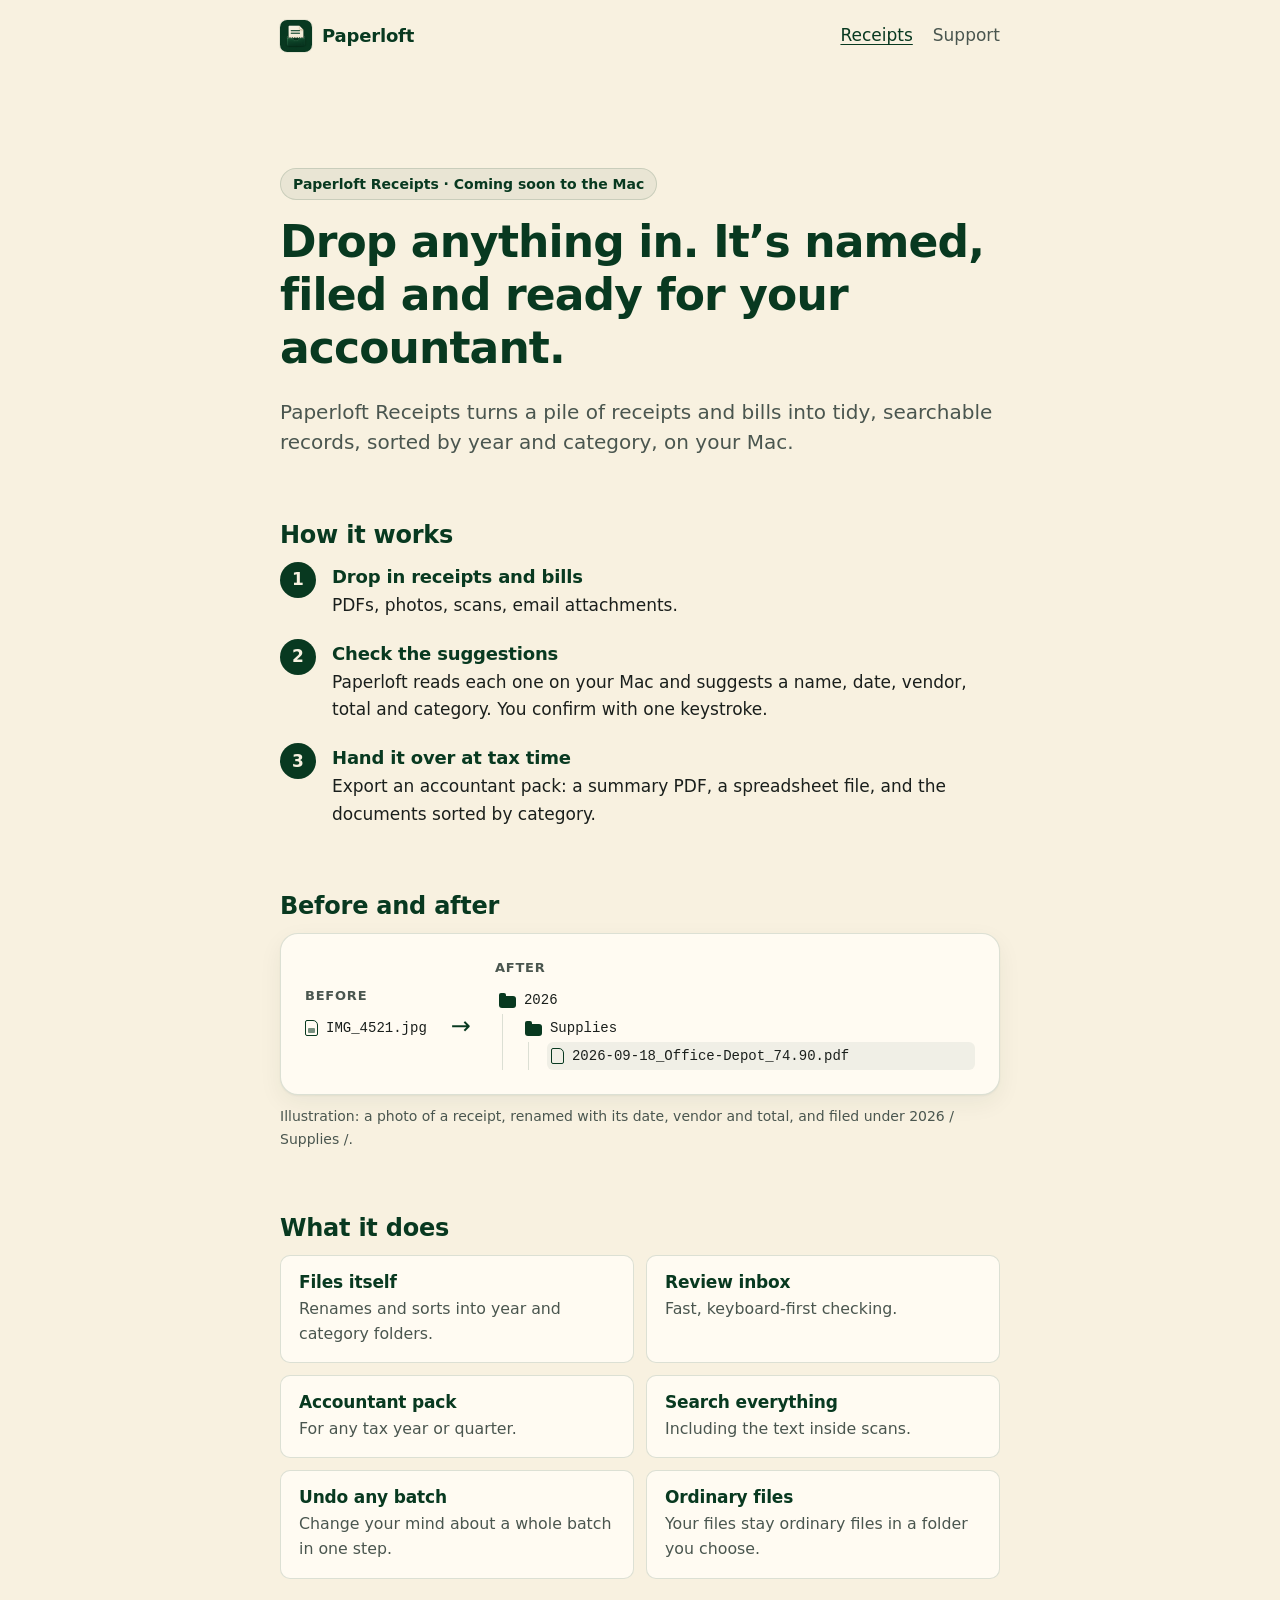
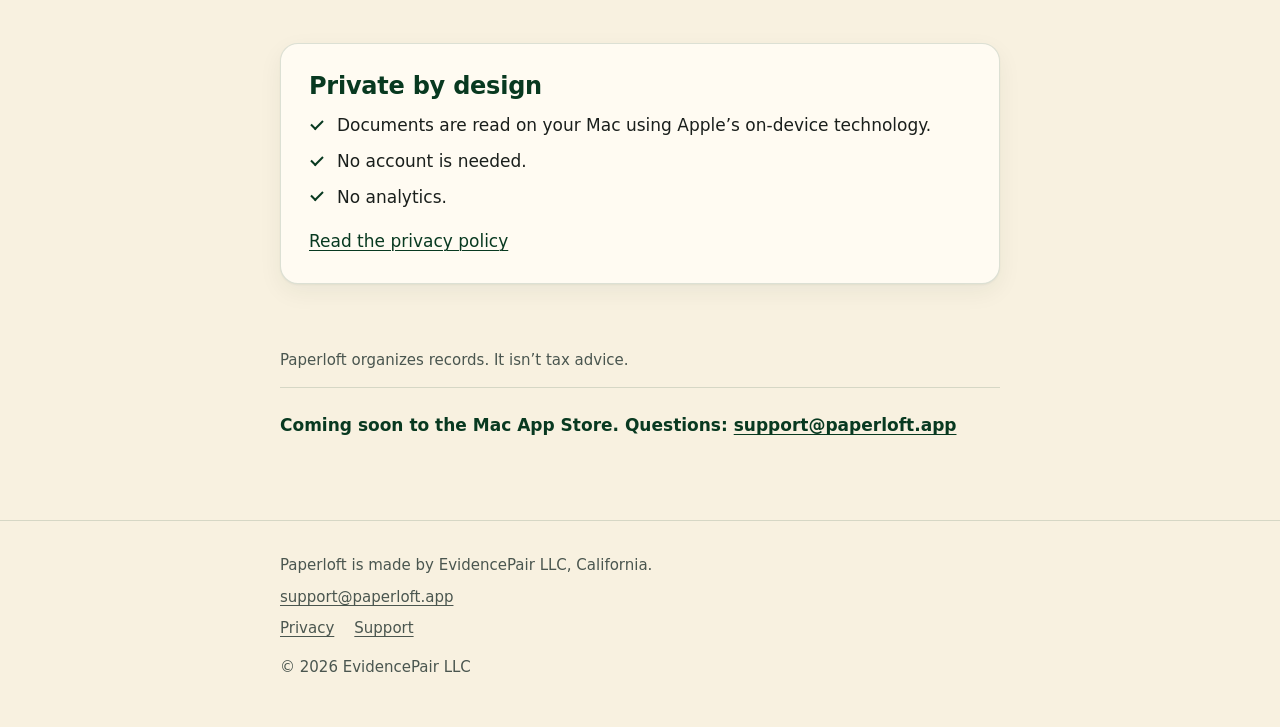
==== receipts/index.html @ 7f58f3f0 "Build first version of paperloft.app Static HTML/CSS site for GitHub Pages: home (suite), /receipts/" ====
<!doctype html>
<html lang="en">
<head>
  <meta charset="utf-8">
  <meta name="viewport" content="width=device-width, initial-scale=1">
  <title>Paperloft Receipts: coming soon to the Mac</title>
  <meta name="description" content="Drop in receipts and bills. Paperloft Receipts names them, files them and gets them ready for your accountant, privately on your Mac. Coming soon to the Mac App Store.">
  <link rel="canonical" href="https://paperloft.app/receipts/">
  <meta name="theme-color" content="#083920">
  <meta name="color-scheme" content="light dark">
  <meta property="og:type" content="website">
  <meta property="og:site_name" content="Paperloft">
  <meta property="og:url" content="https://paperloft.app/receipts/">
  <meta property="og:title" content="Paperloft Receipts: coming soon to the Mac">
  <meta property="og:description" content="Drop anything in. It’s named, filed and ready for your accountant.">
  <meta property="og:image" content="https://paperloft.app/assets/paperloft-icon-512.png">
  <meta property="og:image:width" content="512">
  <meta property="og:image:height" content="512">
  <meta property="og:image:alt" content="The Paperloft app icon: a cream receipt resting in a green tray.">
  <link rel="icon" type="image/png" sizes="32x32" href="/favicon-32.png">
  <link rel="apple-touch-icon" href="/apple-touch-icon.png">
  <link rel="stylesheet" href="/assets/site.css">
</head>
<body>
  <a class="skip-link" href="#main">Skip to content</a>

  <header class="site-header">
    <div class="wrap">
      <a class="brand" href="/"><img src="/assets/paperloft-icon-256.png" width="32" height="32" alt="">Paperloft</a>
      <nav class="site-nav" aria-label="Main">
        <ul>
          <li><a href="/receipts/" aria-current="page">Receipts</a></li>
          <li><a href="/support/">Support</a></li>
        </ul>
      </nav>
    </div>
  </header>

  <main id="main">
    <div class="wrap">

      <section class="page-intro" aria-labelledby="page-title">
        <p class="eyebrow">Paperloft Receipts · Coming soon to the Mac</p>
        <h1 id="page-title">Drop anything in. It’s named, filed and ready for your accountant.</h1>
        <p class="lead">Paperloft Receipts turns a pile of receipts and bills into tidy, searchable records, sorted by year and category, on your Mac.</p>
      </section>

      <section aria-labelledby="how-title">
        <h2 id="how-title">How it works</h2>
        <ol class="steps">
          <li>
            <h3>Drop in receipts and bills</h3>
            <p>PDFs, photos, scans, email attachments.</p>
          </li>
          <li>
            <h3>Check the suggestions</h3>
            <p>Paperloft reads each one on your Mac and suggests a name, date, vendor, total and category. You confirm with one keystroke.</p>
          </li>
          <li>
            <h3>Hand it over at tax time</h3>
            <p>Export an accountant pack: a summary PDF, a spreadsheet file, and the documents sorted by category.</p>
          </li>
        </ol>
      </section>

      <section aria-labelledby="illo-title">
        <h2 id="illo-title">Before and after</h2>
        <!-- Illustration drawn in HTML and CSS. It is not an app screenshot.
             Real screenshots can go in a separate section once the app exists. -->
        <figure class="illustration">
          <div class="illo">
            <div>
              <p class="illo-label">Before</p>
              <div class="file-row"><span class="ico-photo" aria-hidden="true"></span><span class="filename">IMG_4521.jpg</span></div>
            </div>
            <div class="illo-arrow" aria-hidden="true">→</div>
            <div>
              <p class="illo-label"><span class="sr-only">becomes, </span>After</p>
              <ul class="tree" aria-label="Filed under 2026, Supplies">
                <li>
                  <div class="file-row"><span class="ico-folder" aria-hidden="true"></span><span class="filename">2026</span></div>
                  <ul>
                    <li>
                      <div class="file-row"><span class="ico-folder" aria-hidden="true"></span><span class="filename">Supplies</span></div>
                      <ul>
                        <li><div class="file-row is-new"><span class="ico-file" aria-hidden="true"></span><span class="filename">2026-09-18_Office-Depot_74.90.pdf</span></div></li>
                      </ul>
                    </li>
                  </ul>
                </li>
              </ul>
            </div>
          </div>
          <figcaption>Illustration: a photo of a receipt, renamed with its date, vendor and total, and filed under 2026 / Supplies /.</figcaption>
        </figure>
      </section>

      <section aria-labelledby="features-title">
        <h2 id="features-title">What it does</h2>
        <ul class="features">
          <li>
            <h3>Files itself</h3>
            <p>Renames and sorts into year and category folders.</p>
          </li>
          <li>
            <h3>Review inbox</h3>
            <p>Fast, keyboard-first checking.</p>
          </li>
          <li>
            <h3>Accountant pack</h3>
            <p>For any tax year or quarter.</p>
          </li>
          <li>
            <h3>Search everything</h3>
            <p>Including the text inside scans.</p>
          </li>
          <li>
            <h3>Undo any batch</h3>
            <p>Change your mind about a whole batch in one step.</p>
          </li>
          <li>
            <h3>Ordinary files</h3>
            <p>Your files stay ordinary files in a folder you choose.</p>
          </li>
        </ul>
      </section>

      <section aria-labelledby="privacy-title">
        <div class="card">
          <h2 id="privacy-title">Private by design</h2>
          <ul class="checklist">
            <li>Documents are read on your Mac using Apple’s on-device technology.</li>
            <li>No account is needed.</li>
            <li>No analytics.</li>
          </ul>
          <p><a href="/privacy/">Read the privacy policy</a></p>
        </div>
      </section>

      <section>
        <p class="fine-print">Paperloft organizes records. It isn’t tax advice.</p>
        <p class="status">Coming soon to the Mac App Store. Questions: <a href="mailto:support@paperloft.app">support@paperloft.app</a></p>
      </section>

    </div>
  </main>

  <footer class="site-footer">
    <div class="wrap">
      <p>Paperloft is made by EvidencePair LLC, California.</p>
      <p><a href="mailto:support@paperloft.app">support@paperloft.app</a></p>
      <ul class="footer-links">
        <li><a href="/privacy/">Privacy</a></li>
        <li><a href="/support/">Support</a></li>
      </ul>
      <p>© 2026 EvidencePair LLC</p>
    </div>
  </footer>
</body>
</html>
---- assets/site.css ----
/* paperloft.app: the only stylesheet.
   Colors come from the app icon. Every text pairing below meets WCAG AA:
   ink on cream 14.8:1, deep green on cream 11.5:1, muted on cream 6.8:1,
   cream on deep green 11.5:1, cream on tray green 9.7:1, muted on tray green 7.0:1. */

:root {
  --deep: #083920;   /* deep green: dark background, headings on cream */
  --tray: #10462A;   /* tray green: cards in dark mode */
  --line: #104A2E;   /* line green: dividers in dark mode */
  --cream: #F8F1E0;  /* paper cream: light background */
  --ink: #1A1F1C;    /* near-black: body text on cream */

  --bg: var(--cream);
  --surface: #FFFBF2;
  --text: var(--ink);
  --heading: var(--deep);
  --muted: #4A564F;
  --link: var(--deep);
  --border: rgba(8, 57, 32, 0.14);
  --tint: rgba(8, 57, 32, 0.06);
  --focus: var(--deep);
  --shadow: 0 1px 2px rgba(8, 57, 32, 0.05), 0 8px 24px rgba(8, 57, 32, 0.06);
  --icon-ring: rgba(8, 57, 32, 0.08);

  --radius: 18px;
  --radius-sm: 10px;
  --measure: 720px;
  --gutter: 20px;

  --font: -apple-system, BlinkMacSystemFont, system-ui, sans-serif;
  --mono: ui-monospace, SFMono-Regular, Menlo, monospace;

  color-scheme: light dark;
}

@media (prefers-color-scheme: dark) {
  :root {
    --bg: var(--deep);
    --surface: var(--tray);
    --text: var(--cream);
    --heading: var(--cream);
    --muted: #C8D2C6;
    --link: var(--cream);
    --border: rgba(248, 241, 224, 0.14);
    --tint: rgba(248, 241, 224, 0.06);
    --focus: var(--cream);
    --shadow: none;
    --icon-ring: rgba(248, 241, 224, 0.16);
  }
}

/* Base */

*, *::before, *::after { box-sizing: border-box; }

html {
  -webkit-text-size-adjust: 100%;
  text-size-adjust: 100%;
}

body {
  margin: 0;
  background: var(--bg);
  color: var(--text);
  font-family: var(--font);
  font-size: 1.0625rem;
  line-height: 1.6;
  -webkit-font-smoothing: antialiased;
  overflow-wrap: break-word;
}

h1, h2, h3 {
  color: var(--heading);
  line-height: 1.2;
  letter-spacing: -0.01em;
  margin: 0 0 0.5em;
}
h1 { font-size: clamp(2rem, 6vw, 2.75rem); font-weight: 700; letter-spacing: -0.02em; }
h2 { font-size: 1.5rem; font-weight: 700; }
h3 { font-size: 1.125rem; font-weight: 600; }

p, ul, ol, dl { margin: 0 0 1em; }

a { color: var(--link); text-decoration-thickness: 1px; text-underline-offset: 0.18em; }
a:hover { text-decoration-thickness: 2px; }

:focus-visible {
  outline: 3px solid var(--focus);
  outline-offset: 3px;
  border-radius: 4px;
}

img { max-width: 100%; height: auto; }

.num, time, .date { font-variant-numeric: tabular-nums; }

@media (prefers-reduced-motion: reduce) {
  *, *::before, *::after {
    animation: none !important;
    transition: none !important;
    scroll-behavior: auto !important;
  }
}

/* Layout */

.wrap {
  max-width: calc(var(--measure) + 2 * var(--gutter));
  margin: 0 auto;
  padding: 0 var(--gutter);
}

.skip-link {
  position: absolute;
  left: var(--gutter);
  top: -100px;
  z-index: 10;
  padding: 0.5em 1em;
  background: var(--surface);
  color: var(--heading);
  border: 1px solid var(--border);
  border-radius: var(--radius-sm);
  font-weight: 600;
}
.skip-link:focus { top: 12px; }

.site-header .wrap {
  display: flex;
  align-items: center;
  justify-content: space-between;
  gap: 16px;
  padding-top: 20px;
  padding-bottom: 20px;
}

.brand {
  display: inline-flex;
  align-items: center;
  gap: 10px;
  color: var(--heading);
  font-weight: 700;
  font-size: 1.125rem;
  text-decoration: none;
  letter-spacing: -0.01em;
}
.brand img {
  width: 32px;
  height: 32px;
  border-radius: 22.5%;
  box-shadow: 0 0 0 1px var(--icon-ring);
}

.site-nav ul {
  display: flex;
  gap: 20px;
  list-style: none;
  margin: 0;
  padding: 0;
}
.site-nav a {
  color: var(--muted);
  text-decoration: none;
  font-weight: 500;
}
.site-nav a:hover,
.site-nav a[aria-current="page"] { color: var(--heading); text-decoration: underline; }

main { display: block; padding-bottom: 64px; }

section { margin-top: 64px; }

.site-footer {
  border-top: 1px solid var(--border);
  color: var(--muted);
  font-size: 0.9375rem;
}
.site-footer .wrap { padding-top: 32px; padding-bottom: 40px; }
.site-footer p { margin: 0 0 0.5em; }
.site-footer a { color: var(--muted); }
.site-footer a:hover { color: var(--heading); }
.footer-links {
  display: flex;
  flex-wrap: wrap;
  gap: 8px 20px;
  list-style: none;
  padding: 0;
  margin: 0 0 1em;
}

/* Shared pieces */

.lead { font-size: 1.25rem; color: var(--muted); line-height: 1.5; }

.eyebrow {
  display: inline-block;
  margin: 0 0 16px;
  padding: 4px 12px;
  border: 1px solid var(--border);
  border-radius: 999px;
  background: var(--tint);
  color: var(--heading);
  font-size: 0.875rem;
  font-weight: 600;
}

.card {
  background: var(--surface);
  border: 1px solid var(--border);
  border-radius: var(--radius);
  box-shadow: var(--shadow);
  padding: 28px;
}
.card > :last-child { margin-bottom: 0; }

.fine-print { color: var(--muted); font-size: 0.9375rem; }

.app-icon {
  display: block;
  border-radius: 22.5%;
  box-shadow: 0 0 0 1px var(--icon-ring), 0 10px 30px rgba(8, 57, 32, 0.18);
}

/* Home */

.hero { padding-top: 40px; text-align: center; }
.hero .app-icon { width: 128px; height: 128px; margin: 0 auto 24px; }
.wordmark {
  font-size: 1.5rem;
  font-weight: 700;
  letter-spacing: -0.01em;
  margin: 0 0 12px;
}
.promise {
  color: var(--heading);
  font-size: clamp(2.25rem, 8vw, 3.5rem);
  font-weight: 700;
  line-height: 1.1;
  letter-spacing: -0.025em;
  margin: 0 0 16px;
}
.hero .lead { max-width: 34em; margin: 0 auto; }

.app-card h3 { font-size: 1.375rem; margin-bottom: 0.25em; }
.app-card .eyebrow { margin-bottom: 12px; }
.more-link { font-weight: 600; }

.principles {
  list-style: none;
  padding: 0;
  margin: 0;
  display: grid;
  gap: 16px;
}
@media (min-width: 640px) {
  .principles { grid-template-columns: repeat(3, 1fr); }
}
.principles li {
  border-top: 2px solid var(--heading);
  padding-top: 12px;
}
.principles h3 { margin-bottom: 0.25em; }
.principles p { color: var(--muted); margin: 0; font-size: 0.9875rem; }

.on-the-way { text-align: center; color: var(--muted); }

/* Receipts */

.page-intro { padding-top: 32px; }
.page-intro .app-icon { width: 96px; height: 96px; margin: 0 0 24px; }

.steps {
  list-style: none;
  counter-reset: step;
  padding: 0;
  margin: 0;
  display: grid;
  gap: 20px;
}
.steps li {
  counter-increment: step;
  position: relative;
  padding-left: 52px;
}
.steps li::before {
  content: counter(step);
  position: absolute;
  left: 0;
  top: 0;
  width: 36px;
  height: 36px;
  border-radius: 50%;
  background: var(--heading);
  color: var(--bg);
  font-weight: 700;
  font-variant-numeric: tabular-nums;
  display: grid;
  place-items: center;
}
.steps h3 { margin: 4px 0 0.25em; }
.steps p { margin: 0; }

.features {
  list-style: none;
  padding: 0;
  margin: 0;
  display: grid;
  gap: 12px;
}
@media (min-width: 640px) {
  .features { grid-template-columns: 1fr 1fr; }
}
.features li {
  background: var(--surface);
  border: 1px solid var(--border);
  border-radius: var(--radius-sm);
  padding: 16px 18px;
}
.features h3 { font-size: 1.0625rem; margin-bottom: 0.2em; }
.features p { margin: 0; color: var(--muted); font-size: 0.9875rem; }

.checklist { list-style: none; padding: 0; }
.checklist li { position: relative; padding-left: 28px; margin-bottom: 0.5em; }
.checklist li::before {
  content: "";
  position: absolute;
  left: 2px;
  top: 0.45em;
  width: 12px;
  height: 7px;
  border-left: 2px solid var(--heading);
  border-bottom: 2px solid var(--heading);
  transform: rotate(-45deg);
}

.status {
  border-top: 1px solid var(--border);
  padding-top: 24px;
  font-weight: 600;
  color: var(--heading);
}

/* Before-and-after illustration (drawn in HTML and CSS, not a screenshot) */

.illustration { margin: 0; }
.illo {
  display: grid;
  gap: 16px;
  align-items: center;
  grid-template-columns: 1fr;
  background: var(--surface);
  border: 1px solid var(--border);
  border-radius: var(--radius);
  box-shadow: var(--shadow);
  padding: 24px;
}
@media (min-width: 640px) {
  .illo { grid-template-columns: auto auto 1fr; gap: 24px; }
}
.illo-label {
  margin: 0 0 8px;
  color: var(--muted);
  font-size: 0.8125rem;
  font-weight: 600;
  letter-spacing: 0.06em;
  text-transform: uppercase;
}
.illo-arrow {
  color: var(--heading);
  font-size: 1.5rem;
  line-height: 1;
  text-align: center;
  transform: rotate(90deg);
  justify-self: start;
  margin-left: 6px;
}
@media (min-width: 640px) {
  .illo-arrow { transform: none; justify-self: center; margin: 24px 0 0; }
}
.filename {
  font-family: var(--mono);
  font-size: 0.875rem;
  font-variant-numeric: tabular-nums;
  overflow-wrap: anywhere;
}
.file-row {
  display: flex;
  align-items: center;
  gap: 8px;
  min-height: 28px;
}
.tree, .tree ul { list-style: none; margin: 0; padding: 0; }
.tree ul { padding-left: 18px; border-left: 1px solid var(--border); margin-left: 7px; }
.tree li > .file-row { padding-left: 4px; }

.ico-file, .ico-photo, .ico-folder { flex: none; display: inline-block; position: relative; }
.ico-file, .ico-photo {
  width: 13px;
  height: 16px;
  border: 1.5px solid var(--heading);
  border-radius: 2px 5px 2px 2px;
}
.ico-photo::after {
  content: "";
  position: absolute;
  left: 2px;
  right: 2px;
  bottom: 2px;
  height: 5px;
  background: var(--heading);
  opacity: 0.55;
  border-radius: 1px;
}
.ico-folder {
  width: 17px;
  height: 12px;
  margin-top: 3px;
  background: var(--heading);
  border-radius: 1px 3px 3px 3px;
}
.ico-folder::before {
  content: "";
  position: absolute;
  left: 0;
  top: -3px;
  width: 7px;
  height: 4px;
  background: var(--heading);
  border-radius: 2px 2px 0 0;
}
.file-row.is-new {
  background: var(--tint);
  border-radius: 6px;
  padding-right: 6px;
}

.illustration figcaption {
  margin-top: 10px;
  color: var(--muted);
  font-size: 0.875rem;
}

/* Text pages (privacy, support) */

.prose h2 { font-size: 1.25rem; margin-top: 2em; }
.prose h3 { margin-top: 1.75em; }
.meta { color: var(--muted); }

.contact-card { margin-top: 24px; }
.contact-card .email { font-size: 1.25rem; font-weight: 600; }

/* 404 */

.not-found { padding-top: 64px; text-align: center; }
.not-found .app-icon { width: 96px; height: 96px; margin: 0 auto 24px; }

/* Visually hidden, still read by screen readers */
.sr-only {
  position: absolute;
  width: 1px;
  height: 1px;
  padding: 0;
  margin: -1px;
  overflow: hidden;
  clip: rect(0, 0, 0, 0);
  white-space: nowrap;
  border: 0;
}

@media (max-width: 420px) {
  :root { --gutter: 16px; }
  .card { padding: 22px 20px; }
  .illo { padding: 20px 16px; }
  .filename { font-size: 0.75rem; }
  .tree ul { padding-left: 12px; margin-left: 6px; }
  .site-nav ul { gap: 14px; }
  section { margin-top: 48px; }
}
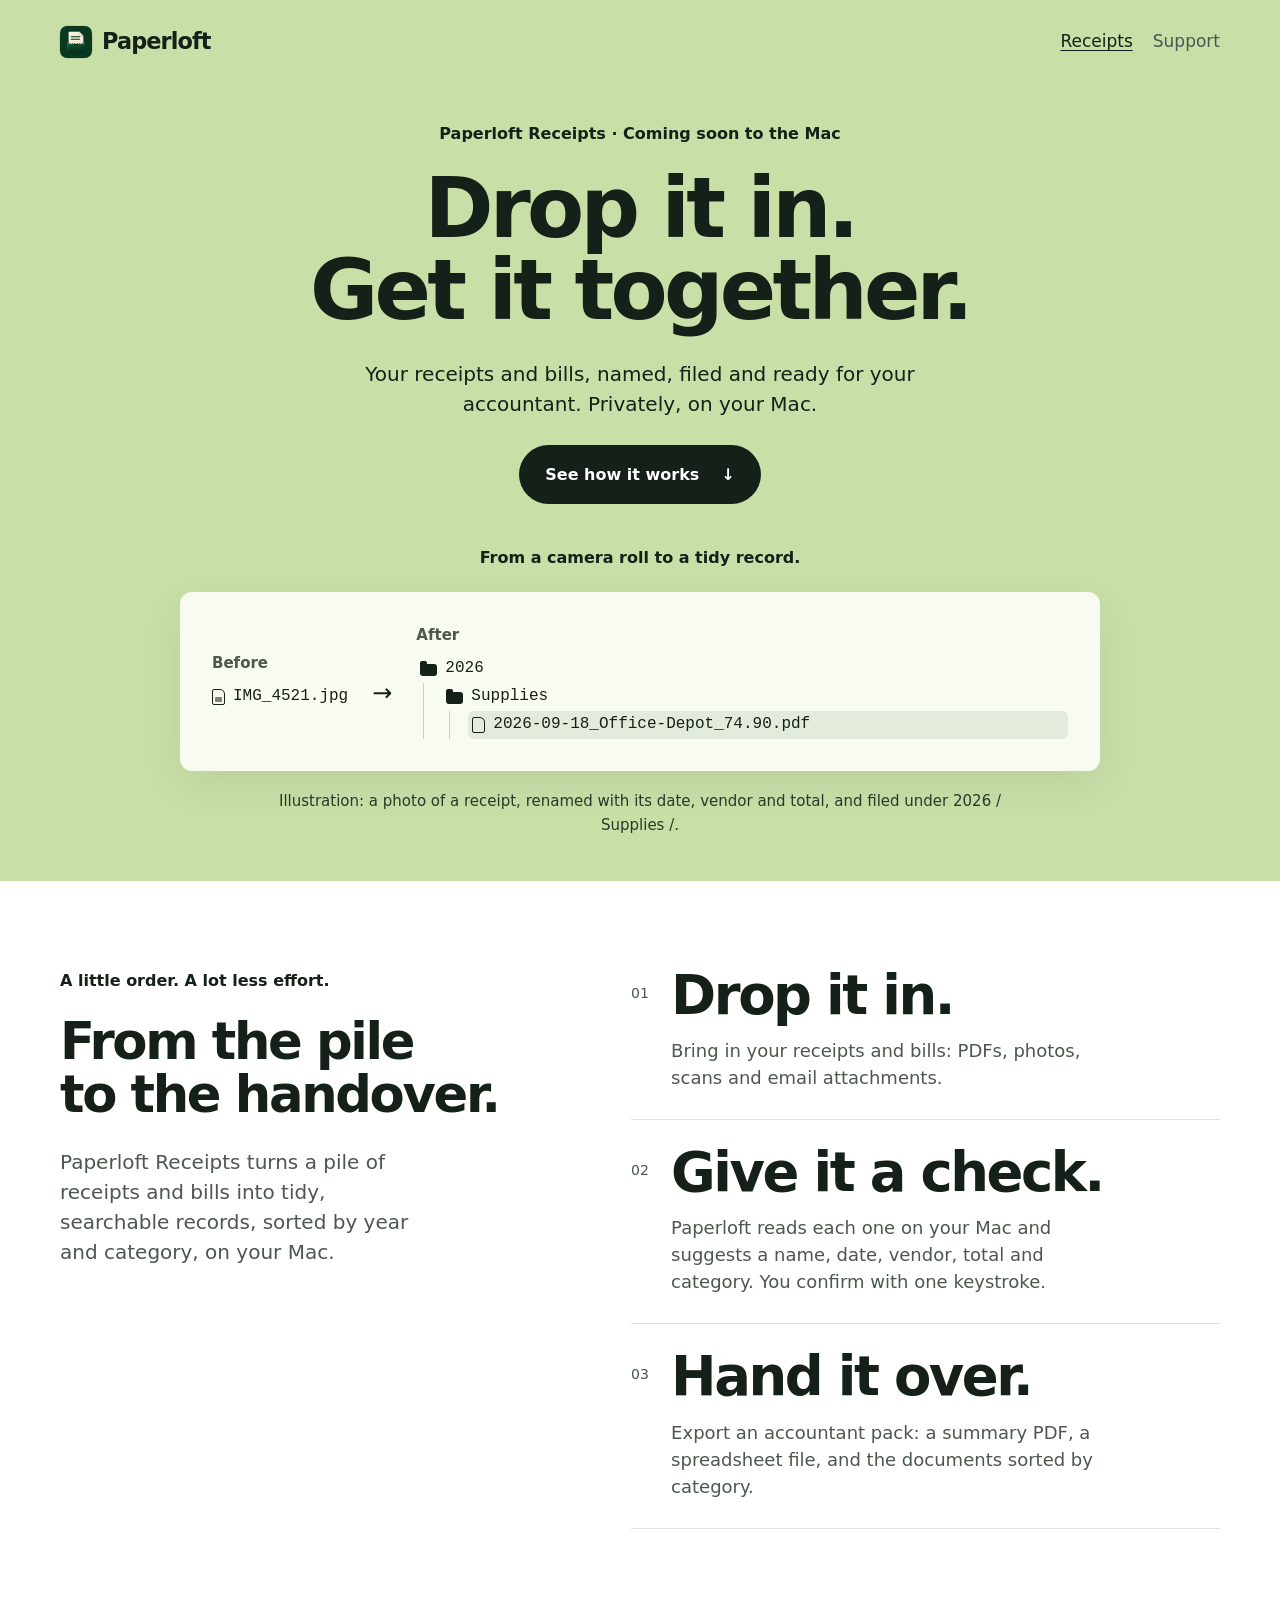
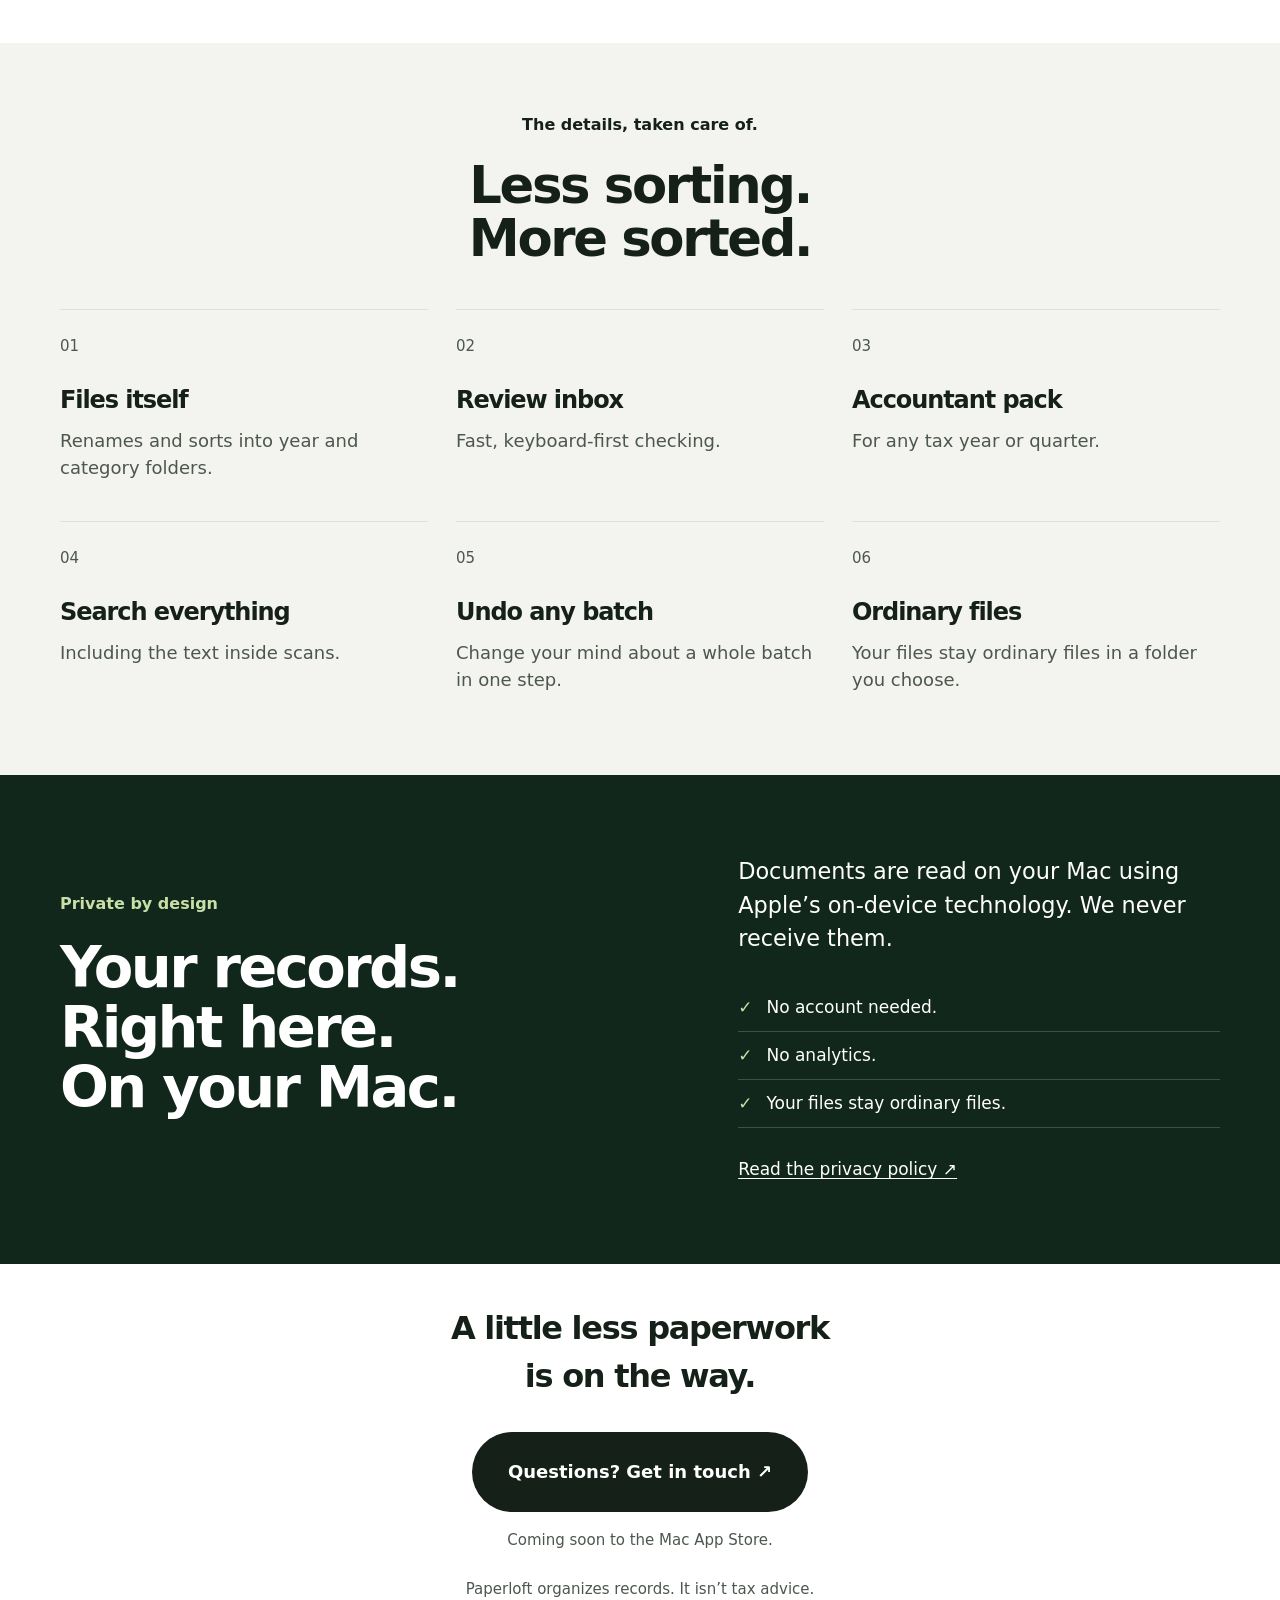
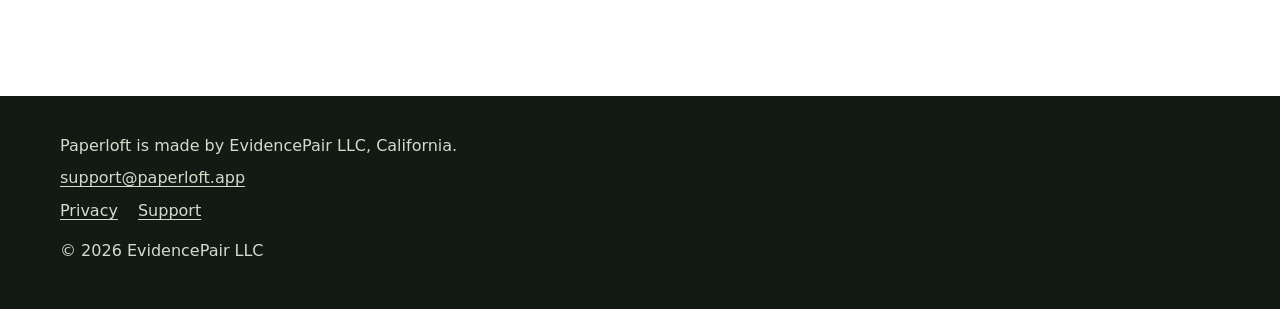
==== commit d7d24ee7: "Align Receipts with the home page design language" ====
--- a/receipts/index.html
+++ b/receipts/index.html
@@ -21,7 +21,7 @@
   <link rel="apple-touch-icon" href="/apple-touch-icon.png">
   <link rel="stylesheet" href="/assets/site.css">
 </head>
-<body>
+<body class="landing receipts-page">
   <a class="skip-link" href="#main">Skip to content</a>
 
   <header class="site-header">
@@ -37,36 +37,13 @@
   </header>
 
   <main id="main">
-    <div class="wrap">
-
-      <section class="page-intro" aria-labelledby="page-title">
-        <p class="eyebrow">Paperloft Receipts · Coming soon to the Mac</p>
-        <h1 id="page-title">Drop anything in. It’s named, filed and ready for your accountant.</h1>
-        <p class="lead">Paperloft Receipts turns a pile of receipts and bills into tidy, searchable records, sorted by year and category, on your Mac.</p>
-      </section>
-
-      <section aria-labelledby="how-title">
-        <h2 id="how-title">How it works</h2>
-        <ol class="steps">
-          <li>
-            <h3>Drop in receipts and bills</h3>
-            <p>PDFs, photos, scans, email attachments.</p>
-          </li>
-          <li>
-            <h3>Check the suggestions</h3>
-            <p>Paperloft reads each one on your Mac and suggests a name, date, vendor, total and category. You confirm with one keystroke.</p>
-          </li>
-          <li>
-            <h3>Hand it over at tax time</h3>
-            <p>Export an accountant pack: a summary PDF, a spreadsheet file, and the documents sorted by category.</p>
-          </li>
-        </ol>
-      </section>
-
-      <section aria-labelledby="illo-title">
-        <h2 id="illo-title">Before and after</h2>
-        <!-- Illustration drawn in HTML and CSS. It is not an app screenshot.
-             Real screenshots can go in a separate section once the app exists. -->
+    <section class="launch-hero" aria-labelledby="page-title"><div class="wrap">
+      <div class="hero-heading"><p class="kicker">Paperloft Receipts · Coming soon to the Mac</p>
+        <h1 id="page-title">Drop it in.<br>Get it together.</h1>
+        <p class="receipts-lead">Your receipts and bills, named, filed and ready for your accountant. Privately, on your Mac.</p>
+        <a class="button" href="#how-it-works">See how it works <span aria-hidden="true">↓</span></a>
+      </div>
+      <div class="receipts-transformation"><p class="kicker">From a camera roll to a tidy record.</p>
         <figure class="illustration">
           <div class="illo">
             <div>
@@ -93,10 +70,19 @@
           </div>
           <figcaption>Illustration: a photo of a receipt, renamed with its date, vendor and total, and filed under 2026 / Supplies /.</figcaption>
         </figure>
-      </section>
+      </div>
+    </div></section>
 
-      <section aria-labelledby="features-title">
-        <h2 id="features-title">What it does</h2>
+    <section class="feature-section wrap" id="how-it-works" aria-labelledby="how-title">
+      <div class="section-side"><p class="kicker">A little order. A lot less effort.</p><h2 id="how-title">From the pile<br>to the handover.</h2><p>Paperloft Receipts turns a pile of receipts and bills into tidy, searchable records, sorted by year and category, on your Mac.</p></div>
+      <div class="feature-stack">
+        <div><span>01</span><h3>Drop it in.</h3><p>Bring in your receipts and bills: PDFs, photos, scans and email attachments.</p></div>
+        <div><span>02</span><h3>Give it a check.</h3><p>Paperloft reads each one on your Mac and suggests a name, date, vendor, total and category. You confirm with one keystroke.</p></div>
+        <div><span>03</span><h3>Hand it over.</h3><p>Export an accountant pack: a summary PDF, a spreadsheet file, and the documents sorted by category.</p></div>
+      </div>
+    </section>
+
+    <section class="formats-section" aria-labelledby="features-title"><div class="wrap"><p class="kicker">The details, taken care of.</p><h2 id="features-title">Less sorting.<br>More sorted.</h2>
         <ul class="features">
           <li>
             <h3>Files itself</h3>
@@ -123,26 +109,14 @@
             <p>Your files stay ordinary files in a folder you choose.</p>
           </li>
         </ul>
-      </section>
+    </div></section>
 
-      <section aria-labelledby="privacy-title">
-        <div class="card">
-          <h2 id="privacy-title">Private by design</h2>
-          <ul class="checklist">
-            <li>Documents are read on your Mac using Apple’s on-device technology.</li>
-            <li>No account is needed.</li>
-            <li>No analytics.</li>
-          </ul>
-          <p><a href="/privacy/">Read the privacy policy</a></p>
-        </div>
-      </section>
+    <section class="privacy-band" aria-labelledby="privacy-title"><div class="wrap privacy-grid">
+      <div><p class="kicker">Private by design</p><h2 id="privacy-title">Your records.<br>Right here.<br>On your Mac.</h2></div>
+      <div class="privacy-copy"><p>Documents are read on your Mac using Apple’s on-device technology. We never receive them.</p><ul><li>No account needed.</li><li>No analytics.</li><li>Your files stay ordinary files.</li></ul><a href="/privacy/">Read the privacy policy ↗</a></div>
+    </div></section>
 
-      <section>
-        <p class="fine-print">Paperloft organizes records. It isn’t tax advice.</p>
-        <p class="status">Coming soon to the Mac App Store. Questions: <a href="mailto:support@paperloft.app">support@paperloft.app</a></p>
-      </section>
-
-    </div>
+    <section class="closing wrap"><p>A little less paperwork<br>is on the way.</p><a class="button" href="/support/">Questions? Get in touch ↗</a><span>Coming soon to the Mac App Store.</span><p class="receipts-disclaimer">Paperloft organizes records. It isn’t tax advice.</p></section>
   </main>
 
   <footer class="site-footer">
--- a/assets/site.css
+++ b/assets/site.css
@@ -475,3 +475,150 @@
   .site-nav ul { gap: 14px; }
   section { margin-top: 48px; }
 }
+
+/* Paperloft's bold, product-led landing direction. */
+.landing { --measure: 1160px; --bg: #fff; --surface: #f3f4ef; --heading: #152019; --text: #152019; --muted: #4c574e; --link: #152019; --border: #dce1d9; --focus: #10462a; --accent: #c9dfa8; background: var(--bg); }
+.landing .site-header { background: var(--accent); }
+.landing .site-header .wrap { padding-block: 24px; }
+.landing .brand { font-size: 1.4rem; letter-spacing: -.04em; }
+.landing main { padding: 0; }
+.landing section { margin-top: 0; }
+.landing h1,.landing h2,.landing h3 { font-family: var(--font); letter-spacing: -.045em; }
+.landing h2 { font-size: clamp(2rem,4vw,3.5rem); line-height: 1.04; font-weight: 650; }
+.landing p { line-height: 1.5; }
+.kicker { font-size: 1rem; font-weight: 550; margin-bottom: 22px; }
+.launch-hero { background: var(--accent); padding: 38px 0 36px; color: #152019; }
+.hero-heading { text-align: center; }
+.hero-heading h1 { font-size: clamp(3.2rem,6.5vw,5.5rem); line-height: .99; font-weight: 700; margin-bottom: 26px; }
+.button { display: inline-flex; align-items: center; justify-content: center; gap: 22px; background: #152019; color: #fff; border-radius: 100px; padding: 17px 26px; text-decoration: none; font-size: 1rem; font-weight: 600; }
+.button:hover { background: #284b32; }
+.availability { font-size: .9375rem; margin: 14px 0 0; }
+.hero-stage { display: grid; grid-template-columns: 1fr 1.6fr 1fr; align-items: center; gap: 30px; margin-top: 34px; }
+.stage-copy h2 { font-size: 1.65rem; letter-spacing: -.03em; }
+.stage-copy p,.stage-note p { font-size: 1.0625rem; }
+.stage-copy a { font-weight: 600; font-size: 1rem; }
+.stage-note { align-self: end; padding-bottom: 65px; }
+.step-tag { display: block; font-size: .875rem; margin-bottom: 20px; font-weight: 600; }
+.stage-note h3 { font-size: 1.6rem; }
+.local-badge { display: block; font-size: .9375rem; border-top: 1px solid #15201940; padding-top: 16px; }
+.paper-scene { position: relative; height: 510px; margin: 0; border-radius: 48% 48% 8px 8px; background: #e2e7d8; color: #083920; isolation: isolate; }
+.scene-grid { position: absolute; inset: 0; overflow: hidden; border-radius: inherit; background-image: linear-gradient(#08392008 1px, transparent 1px),linear-gradient(90deg,#08392008 1px,transparent 1px); background-size: 28px 28px; z-index: -1; }
+.scene-note { position: absolute; top: 38px; width: 100%; text-align: center; font: .75rem var(--mono); letter-spacing: .06em; }
+.receipt-slip { position: absolute; width: 240px; top: 90px; left: 17%; padding: 24px 23px; background: #fffaf0; box-shadow: 0 18px 35px #173a2026; transform: rotate(-9deg); display: flex; align-items: center; flex-direction: column; font-family: var(--mono); color: #283b2c; border-bottom: 5px dotted #e2e7d8; }
+.receipt-mark { font: italic 2.2rem Georgia,serif; margin-bottom: 13px; }
+.receipt-slip strong { font-size: .72rem; letter-spacing: .04em; }
+.receipt-slip small { font-size: .48rem; margin-top: 8px; letter-spacing: .06em; }
+.receipt-rule { width: 100%; border-top: 1px dashed #899383; margin: 20px 0 12px; }
+.receipt-item,.receipt-total { display: flex; width: 100%; justify-content: space-between; font-size: .58rem; margin-bottom: 10px; }
+.receipt-total { border-top: 1px dashed #899383; padding-top: 13px; font-weight: 700; font-size: .8rem; }
+.barcode { background: repeating-linear-gradient(90deg,#314434 0 1px,transparent 1px 3px,#314434 3px 5px,transparent 5px 7px); width: 100px; height: 23px; margin-top: 5px; }
+.filing-card { position: absolute; bottom: 56px; right: 5%; width: 88%; max-width: 365px; background: #083920; color: #f8f1e0; border: 1px solid #43644b; border-radius: 12px; padding: 18px; box-shadow: 0 20px 34px #08392030; transform: rotate(4deg); }
+.filing-top { display: flex; align-items: center; gap: 9px; font-size: .875rem; }
+.small-icon { font-size: 1.1rem; }
+.file-check { margin-left: auto; }
+.filing-path { font: .8125rem var(--mono); margin: 16px 0 12px; color: #d1dccb; }
+.filing-path span { padding: 0 9px; }
+.file-record { flex-wrap: wrap; display: flex; align-items: center; gap: 10px; padding: 13px 10px; border: 1px solid #69816b; border-radius: 5px; background: #154a2c; }
+.file-record strong { display: block; font-size: .875rem; }
+.file-record small { display: block; font-size: .75rem; margin-top: 3px; }
+.file-record b { margin-left: auto; font-size: .875rem; font-variant-numeric: tabular-nums; }
+.paper-symbol { font-size: 1.5rem; }
+.file-caption { font-size: .75rem; margin-top: 12px; color: #d1dccb; }
+.paper-scene figcaption { position: absolute; bottom: 14px; width: 100%; text-align: center; font-size: .8125rem; color: #475842; }
+
+.landing .paper-scene { height: 430px; background: transparent; border-radius: 0; }
+.landing .scene-grid,.landing .scene-note { display: none; }
+.landing .receipt-slip { top: 15px; left: 17%; }
+.landing .filing-card { bottom: 50px; right: 0; width: 100%; transform: rotate(3deg); }
+.landing .paper-scene figcaption { font-size: .875rem; color: #263b24; bottom: 8px; }
+.feature-section { display: grid; grid-template-columns: 1fr 1.25fr; gap: 100px; padding-top: 88px; padding-bottom: 88px; }
+.section-side p:not(.kicker) { font-size: 1.25rem; color: var(--muted); max-width: 360px; margin-top: 26px; }
+.feature-stack>div { position: relative; padding: 0 0 28px 40px; border-bottom: 1px solid var(--border); margin-bottom: 26px; }
+.feature-stack>div>span { position: absolute; left: 0; top: 13px; color: var(--muted); font-size: .875rem; }
+.feature-stack h3 { font-size: 3.4rem; line-height: 1; margin-bottom: 14px; }
+.feature-stack p { color: var(--muted); font-size: 1.125rem; margin: 0; max-width: 440px; }
+.feature-stack .more-link { font-size: 1.0625rem; margin-left: 40px; }
+.formats-section { background: var(--surface); padding: 70px 0; }
+.formats-section h2,.formats-section>.wrap>.kicker { text-align: center; }
+.format-grid { display: grid; grid-template-columns: repeat(3,1fr); gap: 30px; list-style: none; padding: 0; margin: 42px 0 0; }
+.format-art { display: flex; flex-direction: column; justify-content: space-between; height: 190px; padding: 24px; background: #e3ebdc; color: #193725; font: 1rem var(--mono); }
+.format-art>span { font: 5rem var(--font); line-height: 1; align-self: end; }
+.photo-art { background: #c9dfa8; }
+.mail-art { background: #dcdfe7; }
+.format-grid h3 { margin-top: 22px; font-size: 1.35rem; }
+.format-grid p { color: var(--muted); font-size: 1.0625rem; }
+.privacy-band { background: #12271b; color: #fff; padding: 80px 0; }
+.privacy-band h2 { color: #fff; font-size: clamp(2.6rem,4.5vw,4.3rem); }
+.privacy-band .kicker { color: #c9dfa8; }
+.privacy-grid { display: grid; grid-template-columns: 1.2fr 1fr; gap: 100px; align-items: center; }
+.privacy-copy>p { font-size: 1.4rem; }
+.privacy-copy ul { list-style: none; padding: 0; margin: 28px 0; }
+.privacy-copy li { padding: 10px 0; border-bottom: 1px solid #ffffff30; font-size: 1.0625rem; }
+.privacy-copy li::before { content: '✓'; color: #c9dfa8; margin-right: 14px; }
+.privacy-band a { color: #fff; }
+.faq-section { display: grid; grid-template-columns: 1fr 1.5fr; gap: 80px; padding-top: 80px; padding-bottom: 50px; }
+.faq-section h2 { font-size: 2.5rem; }
+.faq-list details { border-bottom: 1px solid var(--border); }
+.faq-list summary { padding: 22px 26px 22px 0; cursor: pointer; font-size: 1.125rem; font-weight: 600; }
+.faq-list summary::marker { color: var(--heading); }
+.faq-list p { font-size: 1.0625rem; color: var(--muted); padding-right: 20px; }
+.closing { text-align: center; padding-top: 40px; padding-bottom: 80px; }
+.closing p { font-size: 2rem; font-weight: 650; letter-spacing: -.04em; }
+.closing .button { padding: 26px 36px; font-size: 1.125rem; }
+.closing>span { display: block; color: var(--muted); margin-top: 16px; font-size: .9375rem; }
+.landing .site-footer { background: #111b14; color: #d3dccc; border: 0; font-size: 1rem; }
+.landing .site-footer a { color: #d3dccc; }
+.landing .site-footer .wrap { padding-block: 38px; }
+@media (prefers-color-scheme: dark) {
+ .landing { --bg: #152019; --surface: #202d24; --heading: #f5f7ef; --text: #f5f7ef; --muted: #c3cebf; --link: #f5f7ef; --border: #405043; --focus: #c9dfa8; }
+ .landing .site-header,.launch-hero { --heading: #152019; --muted: #263b24; --link: #152019; --focus: #152019; }
+ .landing .site-header .brand { color: #152019; }
+ .closing .button { background: #c9dfa8; color: #152019; }
+}
+@media (max-width: 950px) {
+ .hero-stage { grid-template-columns: 1fr 1.6fr; gap: 20px; }
+ .stage-note { grid-column: 1 / -1; display: flex; gap: 24px; align-items: center; padding-bottom: 0; }
+ .stage-note>* { flex: 1; margin: 0; }
+ .stage-note .step-tag { display: none; }
+ .stage-note h3 { font-size: 1.25rem; }
+ .feature-section,.privacy-grid,.faq-section { gap: 40px; }
+}
+@media (max-width: 640px) {
+ .launch-hero { padding-top: 25px; }
+ .hero-heading h1 { font-size: clamp(2.7rem,10.5vw,4rem); }
+ .hero-heading .kicker { font-size: .9375rem; }
+ .hero-stage { grid-template-columns: 1fr; gap: 24px; }
+ .hero-stage .paper-scene { grid-row: 1; max-width: 390px; width: 100%; justify-self: center; height: 430px; }
+ .landing .filing-card { right: 4%; width: 92%; }
+ .stage-copy { padding-top: 10px; }
+ .stage-copy h2 { font-size: 2rem; }
+ .stage-note { display: block; border-top: 1px solid #15201940; padding-top: 24px; }
+ .stage-note h3 { font-size: 1.4rem; margin-bottom: 12px; }
+ .stage-note p { margin-bottom: 16px; }
+ .feature-section,.privacy-grid,.faq-section { grid-template-columns: 1fr; gap: 32px; }
+ .feature-section,.faq-section { padding-top: 48px; padding-bottom: 48px; }
+ .feature-stack h3 { font-size: 2.6rem; }
+ .formats-section,.privacy-band { padding-block: 48px; }
+ .format-grid { grid-template-columns: 1fr; gap: 20px; }
+ .format-art { height: 160px; }
+ .format-grid p { margin-bottom: 8px; }
+ .closing { padding-top: 12px; padding-bottom: 48px; }
+ .closing .button { padding: 20px 24px; font-size: 1rem; }
+}
+
+/* Receipts uses the same product-page language as the home page. */
+.receipts-lead { max-width: 660px; margin: 0 auto 26px; font-size: 1.25rem; }
+.receipts-transformation { max-width: 920px; margin: 42px auto 8px; }
+.receipts-transformation>.kicker { text-align: center; }
+.receipts-page .illo { background: #f8fbf1; color: #152019; --heading: #152019; --muted: #4c574e; --border: #c9d6bd; --tint: #e3ebdc; border: 0; border-radius: 12px; padding: 32px; box-shadow: 0 14px 40px #15201912; }
+.receipts-page .illo-label { font-size: .9375rem; text-transform: none; letter-spacing: 0; }
+.receipts-page .filename { font-size: 1rem; }
+.receipts-page .illustration figcaption { color: #263b24; font-size: .9375rem; max-width: 760px; margin: 18px auto 0; text-align: center; }
+.receipts-page .features { grid-template-columns: repeat(3,minmax(0,1fr)); gap: 28px; margin-top: 44px; counter-reset: feature; }
+.receipts-page .features li { counter-increment: feature; padding: 24px 0 12px; background: transparent; border: 0; border-top: 1px solid var(--border); border-radius: 0; }
+.receipts-page .features li::before { content: '0' counter(feature); display: block; font-size: .9375rem; color: var(--muted); margin-bottom: 28px; }
+.receipts-page .features h3 { font-size: 1.5rem; margin-bottom: 12px; }
+.receipts-page .features p { font-size: 1.125rem; }
+.receipts-page .receipts-disclaimer { font-size: .9375rem; font-weight: 400; letter-spacing: 0; color: var(--muted); margin-top: 26px; }
+@media (max-width: 900px) { .receipts-page .features { grid-template-columns: repeat(2,minmax(0,1fr)); } .receipts-page .illo { grid-template-columns: 1fr; } .receipts-page .illo-arrow { transform: rotate(90deg); justify-self: start; margin: 0; } }
+@media (max-width: 640px) { .receipts-page .features { grid-template-columns: 1fr; gap: 12px; } .receipts-page .features li::before { margin-bottom: 16px; } .receipts-page .illo { padding: 22px 18px; } .receipts-page .filename { font-size: .9375rem; } .receipts-transformation { margin-top: 32px; } }
